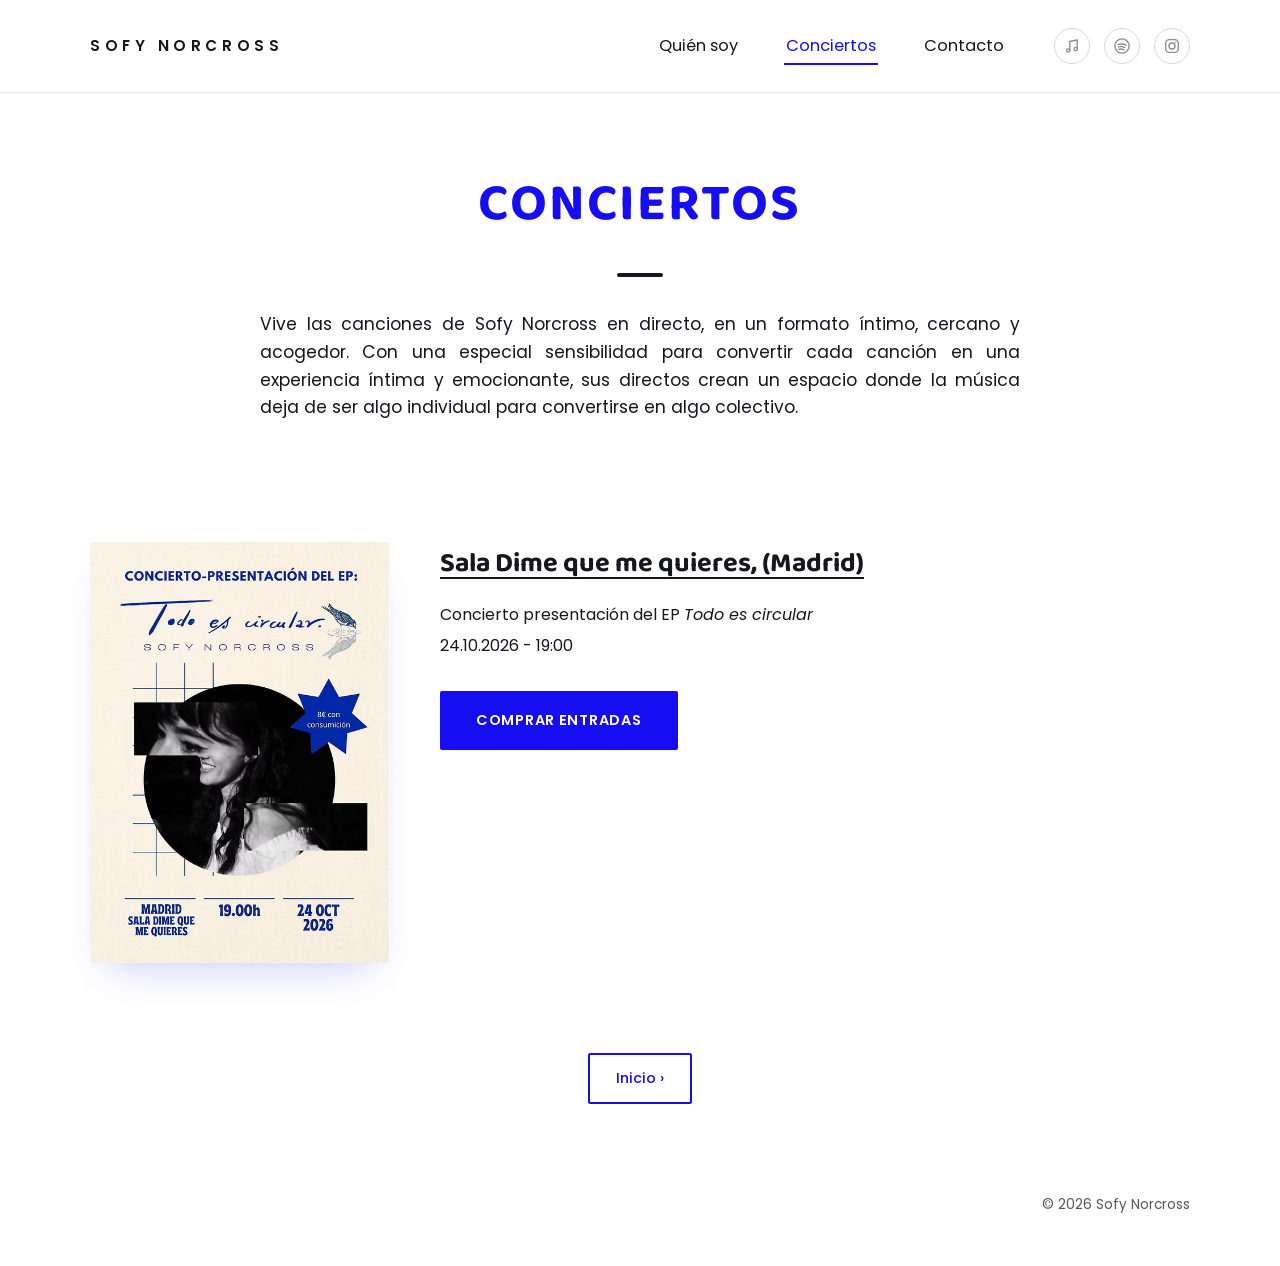
==== conciertos.html @ 29c46905 "first commit" ====
<!DOCTYPE html>
<html lang="es">
    <head>
        <meta charset="UTF-8">
        <meta name="viewport" content="width=device-width, initial-scale=1.0">
        <title>Conciertos — Sofy Norcross</title>
        <meta name="description" content="Descubre las próximas fechas de conciertos de Sofy Norcross y consigue tus entradas.">
        <link rel="preconnect" href="https://fonts.googleapis.com">
        <link rel="stylesheet" href="css/style.css">
    </head>
    <body>
        <header class="site-header">
            <div class="wrap">
                <a href="index.html" class="logo">SOFY NORCROSS</a>
                <nav class="main-nav" id="main-nav">
                    <ul class="nav-links">
                        <li>
                            <a href="quien-soy.html">Quién soy</a>
                        </li>
                        <li>
                            <a href="conciertos.html" class="active">Conciertos</a>
                        </li>
                        <li>
                            <a href="contacto.html">Contacto</a>
                        </li>
                    </ul>
                    <div class="socials">
                        <a
                            href="https://music.apple.com/es/artist/sofy-norcross/1715212237"
                            aria-label="Apple Music"
                            target="_blank"
                            rel="noopener"
                        >
                            <svg
                                viewBox="0 0 24 24"
                                fill="none"
                                stroke="currentColor"
                                stroke-width="1.8"
                            >
                                <path d="M9 18V6l10-2v12" stroke-linecap="round" stroke-linejoin="round"/>
                                <circle cx="7" cy="18" r="2.2"/>
                                <circle cx="17" cy="16" r="2.2"/>
                            </svg>
                        </a>
                        <a
                            href="https://open.spotify.com/intl-es/artist/77MdbrNtX6K6ITy4AFdntH?si=fvf7bGkWQeyb-k4wMSaZWg"
                            aria-label="Spotify"
                            target="_blank"
                            rel="noopener"
                        >
                            <svg
                                viewBox="0 0 24 24"
                                fill="none"
                                stroke="currentColor"
                                stroke-width="1.8"
                            >
                                <circle cx="12" cy="12" r="9.5"/>
                                <path d="M7 10c3.5-1 8-.6 10.3.9M7.3 13.3c2.8-.8 6.4-.5 8.5.8M7.6 16.4c2.2-.6 5-.4 6.8.7" stroke-linecap="round"/>
                            </svg>
                        </a>
                        <a
                            href="https://www.instagram.com/sofynorcross/"
                            aria-label="Instagram"
                            target="_blank"
                            rel="noopener"
                        >
                            <svg
                                viewBox="0 0 24 24"
                                fill="none"
                                stroke="currentColor"
                                stroke-width="1.8"
                            >
                                <rect
                                    x="3.5"
                                    y="3.5"
                                    width="17"
                                    height="17"
                                    rx="5"
                                />
                                <circle cx="12" cy="12" r="4"/>
                                <circle
                                    cx="17"
                                    cy="7"
                                    r="1"
                                    fill="currentColor"
                                    stroke="none"
                                />
                            </svg>
                        </a>
                    </div>
                </nav>
                <button class="nav-toggle" aria-label="Abrir menú" aria-expanded="false">
                    <span></span>
                    <span></span>
                    <span></span>
                </button>
            </div>
        </header>
        <main>
            <section class="page-hero">
                <div class="wrap">
                    <h1>CONCIERTOS</h1>
                    <div class="divider"></div>
                    <p class="intro">Vive las canciones de Sofy Norcross en directo, en un formato íntimo, cercano y acogedor. Con una especial sensibilidad para convertir cada canción en una experiencia íntima y emocionante, sus directos crean un espacio donde la música deja de ser algo individual para convertirse en algo colectivo.</p>
                </div>
            </section>
            <section class="gigs">
                <div class="wrap">
                    <div class="gig-card">
                        <div class="gig-poster">
                            <img src="assets/poster.jpg" alt="Cartel del concierto-presentación del EP Todo es circular en la Sala Dime que me quieres, Madrid">
                        </div>
                        <div class="gig-info">
                            <h2>Sala Dime que me quieres, (Madrid)</h2>
                            <p>
                                Concierto presentación del EP
                                <em>Todo es circular</em>
                            </p>
                            <p>24.10.2026 - 19:00</p>
                            <a href="https://entradium.com/es/events/sofy-norcross" class="btn btn-primary">Comprar entradas</a>
                        </div>
                    </div>
                </div>
            </section>
            <div class="home-link-wrap">
                <a href="index.html" class="btn btn-outline home-link">Inicio &rsaquo;</a>
            </div>
        </main>
        <footer class="site-footer">
            <div class="wrap">&copy; 2026 Sofy Norcross</div>
        </footer>
        <script src="js/script.js"></script>
    </body>
</html>
---- css/style.css ----
/* =========================================================
   Sofy Norcross — hoja de estilos principal
   ========================================================= */

@import url('https://fonts.googleapis.com/css2?family=Baloo+2:wght@500;600;700;800&family=Poppins:wght@300;400;500;600;700&display=swap');

:root {
  --blue: #170df2;
  --blue-dark: #1209b8;
  --lavender: #d8d6fd;
  --lavender-soft: #eeecff;
  --ink: #16161f;
  --gray: #55555f;
  --line: #e4e4ec;
  --white: #ffffff;
  --font-display: 'Baloo 2', sans-serif;
  --font-body: 'Poppins', sans-serif;
  --container: 1180px;
  --nav-h: 92px;
}

* {
  box-sizing: border-box;
}

html {
  scroll-behavior: smooth;
}

body {
  margin: 0;
  font-family: var(--font-body);
  color: var(--ink);
  background: var(--white);
  -webkit-font-smoothing: antialiased;
  line-height: 1.6;
}

img {
  max-width: 100%;
  display: block;
}

a {
  color: inherit;
  text-decoration: none;
}

.wrap {
  max-width: var(--container);
  margin: 0 auto;
  padding: 0 40px;
}

h1,
h2,
h3 {
  font-family: var(--font-display);
  font-weight: 700;
  color: var(--blue);
  margin: 0;
}

.eyebrow {
  font-family: var(--font-body);
  letter-spacing: 0.35em;
  text-transform: uppercase;
  font-size: 0.85rem;
  color: var(--blue);
  font-weight: 600;
}

/* =========================== Header =========================== */

.site-header {
  border-bottom: 1px solid var(--line);
  position: sticky;
  top: 0;
  background: rgba(255, 255, 255, 0.96);
  backdrop-filter: blur(6px);
  z-index: 100;
}

.site-header .wrap {
  display: flex;
  align-items: center;
  justify-content: space-between;
  height: var(--nav-h);
}

.logo {
  font-family: var(--font-body);
  font-weight: 600;
  letter-spacing: 0.3em;
  font-size: 0.95rem;
  color: var(--ink);
  white-space: nowrap;
}

.logo:hover {
  color: var(--blue);
}

.main-nav {
  display: flex;
  align-items: center;
  gap: 48px;
}

.nav-links {
  display: flex;
  gap: 44px;
  list-style: none;
  margin: 0;
  padding: 0;
}

.nav-links a {
  font-size: 1.02rem;
  color: var(--ink);
  padding: 6px 2px;
  border-bottom: 2px solid transparent;
  transition: color 0.15s ease, border-color 0.15s ease;
}

.nav-links a:hover {
  color: var(--blue);
}

.nav-links a.active {
  color: var(--blue);
  border-color: var(--blue);
}

.socials {
  display: flex;
  align-items: center;
  gap: 14px;
}

.socials a {
  width: 36px;
  height: 36px;
  border-radius: 50%;
  display: flex;
  align-items: center;
  justify-content: center;
  color: #8b8b96;
  border: 1px solid #d7d7e0;
  transition: color 0.15s ease, border-color 0.15s ease, background 0.15s ease;
}

.socials a:hover {
  color: var(--blue);
  border-color: var(--blue);
  background: var(--lavender-soft);
}

.socials svg {
  width: 18px;
  height: 18px;
}

.nav-toggle {
  display: none;
  flex-direction: column;
  justify-content: center;
  gap: 5px;
  width: 40px;
  height: 40px;
  border: none;
  background: none;
  cursor: pointer;
  padding: 0;
}

.nav-toggle span {
  width: 100%;
  height: 2px;
  background: var(--ink);
  border-radius: 2px;
  transition: transform 0.25s ease, opacity 0.25s ease;
}

/* =========================== Buttons =========================== */

.btn {
  display: inline-block;
  font-family: var(--font-body);
  font-weight: 600;
  letter-spacing: 0.05em;
  text-transform: uppercase;
  font-size: 0.9rem;
  padding: 16px 34px;
  border-radius: 2px;
  cursor: pointer;
  border: 2px solid transparent;
  transition: transform 0.15s ease, background 0.15s ease, color 0.15s ease, border-color 0.15s ease;
}

.btn-primary {
  background: var(--blue);
  color: var(--white);
}

.btn-primary:hover {
  background: var(--blue-dark);
  transform: translateY(-2px);
}

.btn-outline {
  background: transparent;
  color: var(--blue);
  border-color: var(--blue);
}

.btn-outline:hover {
  background: var(--blue);
  color: var(--white);
}

.home-link {
  display: inline-flex;
  align-items: center;
  gap: 6px;
  text-transform: none;
  letter-spacing: 0;
  font-weight: 500;
  padding: 12px 26px;
}

.home-link-wrap {
  text-align: center;
  margin: 90px 0 60px;
}

/* =========================== Footer =========================== */

.site-footer {
  padding: 30px 0 50px;
  text-align: right;
  font-size: 0.85rem;
  color: var(--gray);
}

/* =========================== Hero (Inicio) =========================== */

.hero {
  padding: 70px 0 40px;
}

.hero .wrap {
  display: grid;
  grid-template-columns: minmax(0, 1fr) minmax(0, 1fr);
  gap: 60px;
  align-items: start;
}

.hero-copy h1 {
  font-size: 3.4rem;
  line-height: 1.05;
  margin-bottom: 22px;
}

.hero-subtitle {
  color: var(--blue);
  font-weight: 500;
  letter-spacing: 0.28em;
  font-size: 1.02rem;
  line-height: 1.8;
  text-transform: uppercase;
  margin-bottom: 50px;
}

.hero-bird {
  width: 230px;
  max-width: 60%;
}

.hero-photo img {
  width: 100%;
  height: auto;
  object-fit: cover;
}

.hero-note {
  background: var(--lavender);
  padding: 40px 46px;
  margin-top: 56px;
  max-width: 460px;
  border-radius: 2px;
}

.hero-note h3 {
  font-size: 1.5rem;
  margin-bottom: 16px;
}

.hero-note p {
  margin: 0 0 18px;
  font-weight: 500;
  color: var(--ink);
}

.hero-note .socials {
  justify-content: flex-start;
}

.hero-note .socials a {
  background: rgba(255, 255, 255, 0.6);
  border-color: transparent;
}

/* =========================== Page header (subpages) =========================== */

.page-hero {
  padding: 70px 0 30px;
  text-align: center;
}

.page-hero h1 {
  font-size: 3.3rem;
  letter-spacing: 0.04em;
}

.page-hero .divider {
  width: 46px;
  height: 4px;
  background: var(--ink);
  margin: 26px auto 34px;
  border-radius: 2px;
}

.page-hero .intro {
  max-width: 760px;
  margin: 0 auto;
  font-size: 1.08rem;
  color: var(--ink);
  text-align: justify;
}

.page-hero.left-align {
  text-align: left;
}

.page-hero.left-align .intro {
  margin: 0;
}

/* =========================== Quién soy =========================== */

.about-hero {
  padding: 60px 0 0;
}

.about-hero .wrap {
  display: grid;
  grid-template-columns: minmax(0, 0.85fr) minmax(0, 1.15fr);
  gap: 60px;
  align-items: center;
}

.about-hero h1 {
  font-size: 2.9rem;
  margin-bottom: 36px;
}

.about-hero-photo img {
  width: 100%;
  border-radius: 2px;
}

.about-hero-text p {
  margin: 0 0 20px;
  text-align: justify;
  color: var(--ink);
}

.releases {
  background: var(--lavender-soft);
  margin-top: 70px;
  padding: 70px 0;
}

.releases h2 {
  font-size: 2.4rem;
  margin-bottom: 46px;
}

.release {
  display: grid;
  grid-template-columns: 260px 1fr;
  gap: 40px;
  margin-bottom: 54px;
  align-items: center;
}

.release:last-child {
  margin-bottom: 0;
}

.release>div:first-child {
  display: flex;
  flex-direction: column;
  align-items: center;
  text-align: center;
  width: 100%;
}

.release-cover {
  width: 100%;
  border-radius: 2px;
  overflow: hidden;
  margin-bottom: 12px;
}

.release-cover img {
  width: 100%;
  height: auto;
  display: block;
}

.release-meta {
  font-size: 0.98rem;
  margin-bottom: 8px;
  width: 100%;
}

.release-meta:last-child {
  margin-bottom: 0;
  margin-top: 4px;
}

.release-meta .kind {
  font-weight: 600;
  color: var(--ink);
}

.release-meta .kind em {
  color: var(--ink);
  font-style: italic;
}

.release-meta .year {
  color: var(--gray);
  margin-bottom: 8px;
}

.spotify-tag {
  display: inline-flex;
  align-items: center;
  gap: 8px;
  font-size: 0.95rem;
  font-weight: 500;
}

.spotify-tag svg {
  width: 20px;
  height: 20px;
  color: #1db954;
}

.release-text p {
  margin: 0 0 16px;
  text-align: justify;
  color: var(--ink);
}

.beyond {
  padding: 80px 0 0;
}

.beyond .wrap {
  display: grid;
  grid-template-columns: minmax(0, 1.2fr) minmax(0, 0.8fr);
  gap: 50px;
  align-items: center;
}

.beyond h2 {
  font-size: 2.3rem;
  margin-bottom: 22px;
  line-height: 1.15;
}

.beyond p {
  text-align: justify;
  margin: 0 0 24px;
}

.beyond-photo img {
  border-radius: 2px;
}

.beyond .socials {
  justify-content: flex-start;
}

/* =========================== Conciertos =========================== */

.gigs {
  padding: 50px 0 0;
}

.gig-card {
  display: grid;
  grid-template-columns: 300px 1fr;
  gap: 50px;
  align-items: start;
  margin-top: 40px;
}

.gig-poster img {
  border-radius: 2px;
  box-shadow: 0 20px 40px -20px rgba(23, 13, 242, 0.25);
}

.gig-info h2 {
  font-size: 1.7rem;
  text-decoration: underline;
  text-underline-offset: 6px;
  margin-bottom: 16px;
  color: var(--ink);
}

.gig-info p {
  margin: 0 0 6px;
  color: var(--ink);
}

.gig-info .btn {
  margin-top: 26px;
}

/* =========================== Contacto =========================== */

.contact {
  padding: 60px 0 0;
}

.contact .wrap {
  display: grid;
  grid-template-columns: minmax(0, 0.85fr) minmax(0, 1.15fr);
  gap: 70px;
}

.contact h1 {
  font-size: 3.2rem;
  margin-bottom: 28px;
}

.contact-intro p {
  margin: 0 0 22px;
  color: var(--ink);
}

.contact-intro .email {
  font-weight: 600;
  color: var(--ink);
}

.contact-intro .email a {
  color: var(--blue);
}

form.contact-form {
  display: grid;
  grid-template-columns: 1fr 1fr;
  gap: 30px 34px;
}

.field {
  display: flex;
  flex-direction: column;
}

.field.full {
  grid-column: 1 / -1;
}

.field label {
  font-size: 0.95rem;
  margin-bottom: 10px;
  color: var(--ink);
}

.field input,
.field textarea,
.field select {
  border: none;
  border-bottom: 1.5px solid var(--ink);
  padding: 8px 4px;
  font-family: var(--font-body);
  font-size: 1rem;
  background: transparent;
  color: var(--ink);
  width: 100%;
  max-width: 100%;
}

.field input:focus,
.field textarea:focus,
.field select:focus {
  outline: none;
  border-bottom-color: var(--blue);
}

.field textarea {
  resize: vertical;
  min-height: 90px;
}

.phone-field {
  display: flex;
  align-items: flex-end;
  gap: 10px;
  flex-wrap: wrap;
}

.phone-field select {
  width: 74px;
  flex-shrink: 0;
}

.phone-field input {
  flex: 1;
  min-width: 140px;
}

.form-submit {
  grid-column: 1 / -1;
  display: flex;
  justify-content: flex-end;
  margin-top: 10px;
}

.form-submit .btn {
  border: 1.5px solid var(--ink);
  background: transparent;
  color: var(--ink);
}

.form-submit .btn:hover {
  background: var(--ink);
  color: var(--white);
}

.form-status {
  grid-column: 1 / -1;
  font-size: 0.95rem;
  color: var(--blue);
  min-height: 1.2em;
}

/* =========================== Responsive =========================== */

@media (max-width: 900px) {

  .hero .wrap,
  .about-hero .wrap,
  .beyond .wrap,
  .contact .wrap,
  .release,
  .gig-card {
    grid-template-columns: 1fr;
  }

  .about-hero-photo,
  .beyond-photo,
  .hero-photo {
    order: -1;
  }

  .release-cover {
    max-width: 260px;
  }

  .hero-note {
    max-width: 100%;
  }

  .beyond {
    padding-top: 60px;
  }
}

@media (max-width: 760px) {
  :root {
    --nav-h: 76px;
  }

  .wrap {
    padding: 0 24px;
  }

  .nav-toggle {
    display: flex;
  }

  .main-nav {
    position: fixed;
    top: var(--nav-h);
    left: 0;
    right: 0;
    background: var(--white);
    flex-direction: column;
    align-items: flex-start;
    gap: 0;
    padding: 10px 24px 30px;
    border-bottom: 1px solid var(--line);
    transform: translateY(-8px);
    opacity: 0;
    pointer-events: none;
    transition: transform 0.2s ease, opacity 0.2s ease;
  }

  .main-nav.open {
    transform: translateY(0);
    opacity: 1;
    pointer-events: auto;
  }

  .nav-links {
    flex-direction: column;
    gap: 4px;
    width: 100%;
  }

  .nav-links a {
    display: block;
    padding: 12px 0;
    border-bottom: 1px solid var(--line);
    width: 100%;
  }

  .socials {
    margin-top: 16px;
  }

  .hero {
    padding-top: 40px;
  }

  .hero-copy h1 {
    font-size: 2.4rem;
  }

  .hero-subtitle {
    letter-spacing: 0.18em;
  }

  .hero-note {
    padding: 30px 26px;
  }

  .page-hero h1 {
    font-size: 2.3rem;
  }

  .about-hero h1 {
    font-size: 2.2rem;
  }

  .contact h1 {
    font-size: 2.2rem;
  }

  .releases {
    padding: 50px 0;
  }

  form.contact-form {
    grid-template-columns: 1fr;
  }

  .form-submit {
    justify-content: stretch;
  }

  .form-submit .btn {
    width: 100%;
    text-align: center;
  }

  .gig-card {
    gap: 30px;
  }

  .gig-poster {
    max-width: 260px;
  }

  .beyond .wrap {
    gap: 30px;
  }
}

@media (max-width: 480px) {
  .wrap {
    padding: 0 18px;
  }

  .hero-copy h1 {
    font-size: 2rem;
  }

  .page-hero h1 {
    font-size: 1.9rem;
  }

  .contact h1 {
    font-size: 1.8rem;
  }

  .hero-note {
    padding: 26px 20px;
  }
}
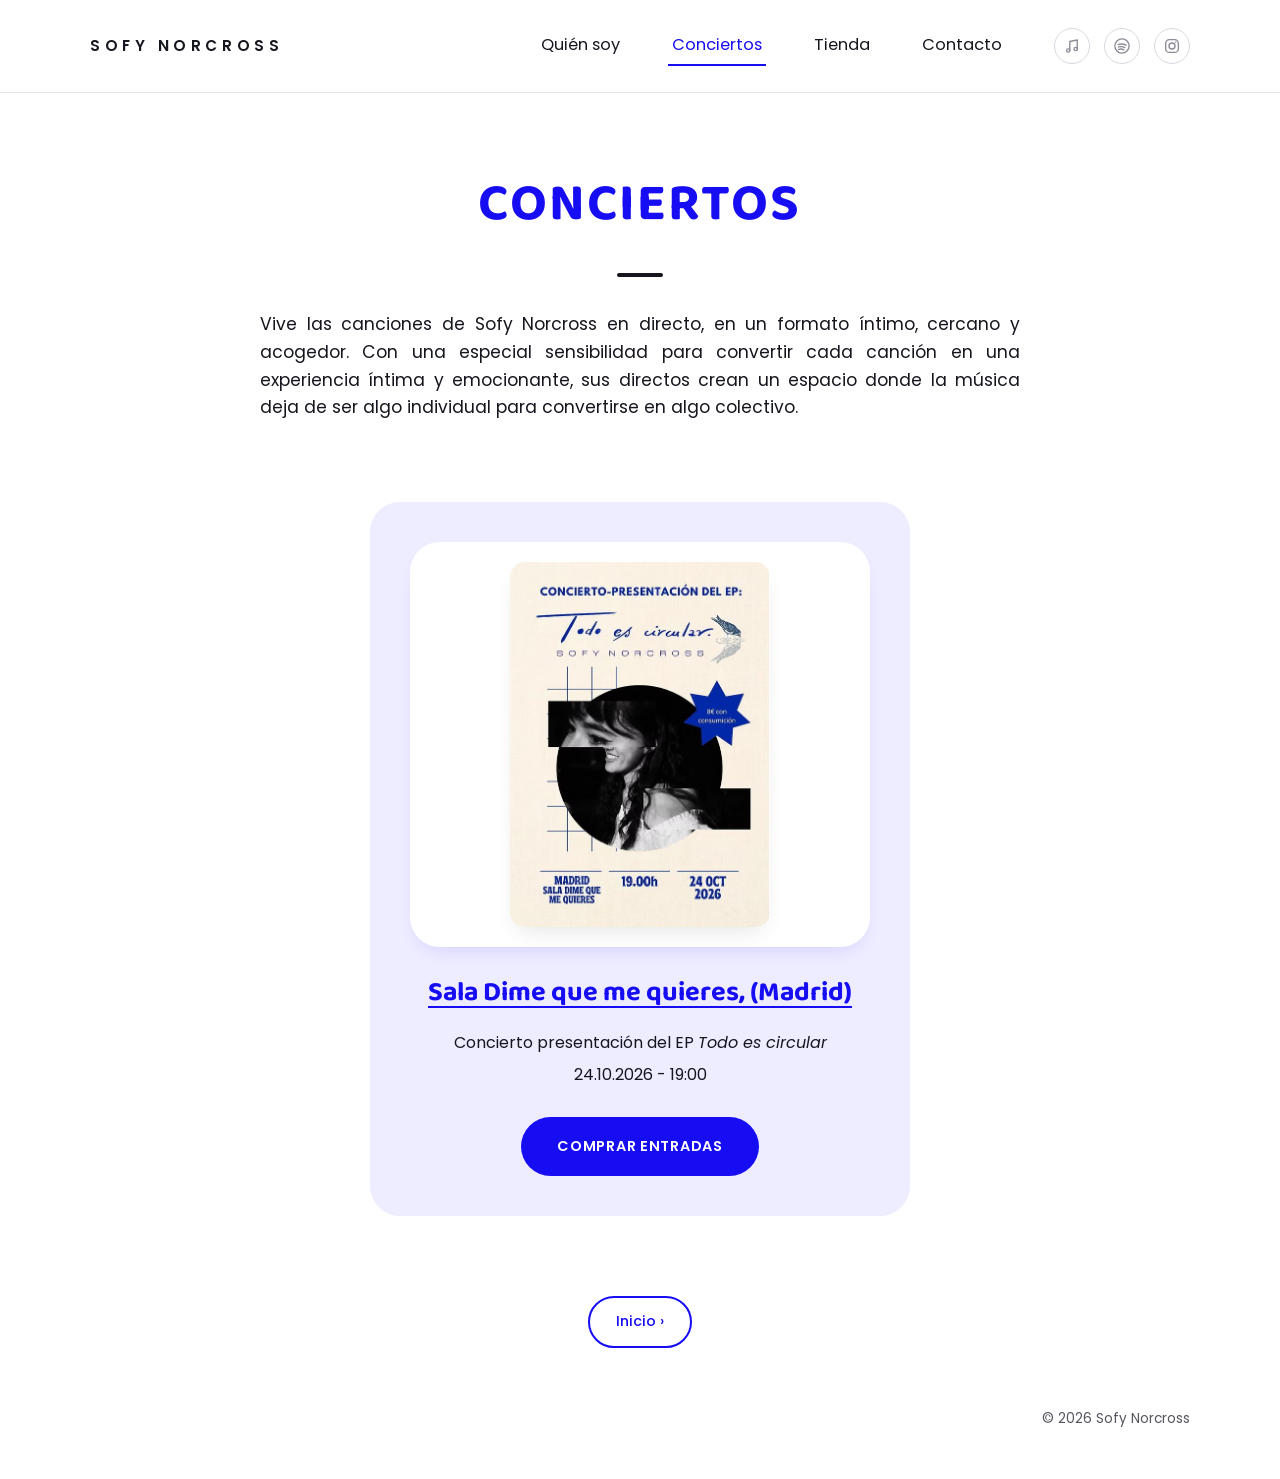
==== commit 608e20ef: "tienda" ====
--- a/conciertos.html
+++ b/conciertos.html
@@ -19,6 +19,9 @@
                         </li>
                         <li>
                             <a href="conciertos.html" class="active">Conciertos</a>
+                        </li>
+                        <li>
+                            <a href="tienda.html">Tienda</a>
                         </li>
                         <li>
                             <a href="contacto.html">Contacto</a>
--- a/css/style.css
+++ b/css/style.css
@@ -3,6 +3,25 @@
    ========================================================= */
 
 @import url('https://fonts.googleapis.com/css2?family=Baloo+2:wght@500;600;700;800&family=Poppins:wght@300;400;500;600;700&display=swap');
+
+body {
+  animation: fadeInPage 0.4s ease-in-out forwards;
+}
+
+@keyframes fadeInPage {
+  from {
+    opacity: 0;
+  }
+
+  to {
+    opacity: 1;
+  }
+}
+
+body.page-exit {
+  opacity: 0;
+  transition: opacity 0.3s ease-in-out;
+}
 
 :root {
   --blue: #170df2;
@@ -118,18 +137,24 @@
 .nav-links a {
   font-size: 1.02rem;
   color: var(--ink);
-  padding: 6px 2px;
+  padding: 6px 4px;
+  display: inline-block;
   border-bottom: 2px solid transparent;
-  transition: color 0.15s ease, border-color 0.15s ease;
-}
-
+  transition: transform 0.2s ease, color 0.2s ease, border-color 0.2s ease;
+  transform-origin: center;
+}
+
+/* Hover: Aumenta el tamaño de la letra sin cambiar color */
 .nav-links a:hover {
-  color: var(--blue);
-}
-
+  color: var(--ink);
+  transform: scale(1.15);
+}
+
+/* Selección activa: Color azul y raya inferior */
 .nav-links a.active {
   color: var(--blue);
-  border-color: var(--blue);
+  border-bottom-color: var(--blue);
+  transform: none;
 }
 
 .socials {
@@ -147,7 +172,7 @@
   justify-content: center;
   color: #8b8b96;
   border: 1px solid #d7d7e0;
-  transition: color 0.15s ease, border-color 0.15s ease, background 0.15s ease;
+  transition: color 0.15s ease, border-color 0.15s ease, background 0.15s ease, transform 0.15s ease;
 }
 
 .socials a:hover {
@@ -192,7 +217,7 @@
   text-transform: uppercase;
   font-size: 0.9rem;
   padding: 16px 34px;
-  border-radius: 2px;
+  border-radius: 30px;
   cursor: pointer;
   border: 2px solid transparent;
   transition: transform 0.15s ease, background 0.15s ease, color 0.15s ease, border-color 0.15s ease;
@@ -201,6 +226,7 @@
 .btn-primary {
   background: var(--blue);
   color: var(--white);
+  border-radius: 30px;
 }
 
 .btn-primary:hover {
@@ -227,11 +253,12 @@
   letter-spacing: 0;
   font-weight: 500;
   padding: 12px 26px;
+  border-radius: 30px;
 }
 
 .home-link-wrap {
   text-align: center;
-  margin: 90px 0 60px;
+  margin: 30px 0 30px;
 }
 
 /* =========================== Footer =========================== */
@@ -246,69 +273,112 @@
 /* =========================== Hero (Inicio) =========================== */
 
 .hero {
-  padding: 70px 0 40px;
+  padding: 80px 0 60px;
 }
 
 .hero .wrap {
   display: grid;
-  grid-template-columns: minmax(0, 1fr) minmax(0, 1fr);
+  grid-template-columns: minmax(0, 1fr) minmax(0, 1.05fr);
   gap: 60px;
-  align-items: start;
+  align-items: center;
+}
+
+.hero-copy {
+  display: flex;
+  flex-direction: column;
+  align-items: center;
+  text-align: center;
 }
 
 .hero-copy h1 {
-  font-size: 3.4rem;
+  font-size: 3.8rem;
   line-height: 1.05;
-  margin-bottom: 22px;
+  margin-bottom: 16px;
+  letter-spacing: -0.02em;
 }
 
 .hero-subtitle {
   color: var(--blue);
-  font-weight: 500;
-  letter-spacing: 0.28em;
+  font-weight: 600;
+  letter-spacing: 0.22em;
   font-size: 1.02rem;
-  line-height: 1.8;
+  line-height: 1.7;
   text-transform: uppercase;
-  margin-bottom: 50px;
+  margin-bottom: 36px;
 }
 
 .hero-bird {
-  width: 230px;
+  width: 200px;
   max-width: 60%;
+  margin-bottom: 30px;
+  transition: transform 0.3s ease;
+}
+
+.hero-bird:hover {
+  transform: translateY(-4px) scale(1.02);
 }
 
 .hero-photo img {
   width: 100%;
   height: auto;
   object-fit: cover;
+  border-radius: 24px;
+  box-shadow: 0 20px 40px -15px rgba(22, 22, 31, 0.15);
+  transition: transform 0.4s cubic-bezier(0.16, 1, 0.3, 1), box-shadow 0.4s ease;
+}
+
+.hero-photo img:hover {
+  transform: translateY(-6px);
 }
 
 .hero-note {
-  background: var(--lavender);
-  padding: 40px 46px;
-  margin-top: 56px;
-  max-width: 460px;
-  border-radius: 2px;
+  background: rgba(216, 214, 253, 0.55);
+  backdrop-filter: blur(10px);
+  -webkit-backdrop-filter: blur(10px);
+  padding: 36px 40px;
+  margin-top: 10px;
+  max-width: 480px;
+  border-radius: 24px;
+  border: 1px solid rgba(255, 255, 255, 0.8);
+  box-shadow: 0 12px 30px -10px rgba(23, 13, 242, 0.12);
+  transition: transform 0.3s ease, box-shadow 0.3s ease;
+}
+
+.hero-note:hover {
+  transform: translateY(-3px);
+  box-shadow: 0 18px 36px -10px rgba(23, 13, 242, 0.18);
 }
 
 .hero-note h3 {
-  font-size: 1.5rem;
-  margin-bottom: 16px;
+  font-size: 1.4rem;
+  margin-bottom: 12px;
+  color: var(--blue-dark);
 }
 
 .hero-note p {
-  margin: 0 0 18px;
+  margin: 0 0 20px;
   font-weight: 500;
   color: var(--ink);
+  font-size: 0.98rem;
 }
 
 .hero-note .socials {
-  justify-content: flex-start;
+  justify-content: center;
+  gap: 12px;
 }
 
 .hero-note .socials a {
-  background: rgba(255, 255, 255, 0.6);
-  border-color: transparent;
+  background: var(--white);
+  border-color: rgba(23, 13, 242, 0.15);
+  color: var(--ink);
+  box-shadow: 0 4px 10px rgba(0, 0, 0, 0.04);
+}
+
+.hero-note .socials a:hover {
+  background: var(--blue);
+  color: var(--white);
+  border-color: var(--blue);
+  transform: translateY(-2px);
 }
 
 /* =========================== Page header (subpages) =========================== */
@@ -376,6 +446,13 @@
   color: var(--ink);
 }
 
+.release-cover {
+  display: flex;
+  justify-content: center;
+  align-items: center;
+  margin: 0 auto;
+}
+
 .releases {
   background: var(--lavender-soft);
   margin-top: 70px;
@@ -391,8 +468,42 @@
   display: grid;
   grid-template-columns: 260px 1fr;
   gap: 40px;
-  margin-bottom: 54px;
-  align-items: center;
+  margin-bottom: 30px;
+  align-items: center;
+  border-radius: 30px;
+  padding: 40px !important;
+
+  background-color: rgba(255, 255, 255, 0.619);
+  backdrop-filter: blur(10px);
+  -webkit-backdrop-filter: blur(10px);
+}
+
+.left-side {
+  position: relative;
+  display: flex;
+  flex-direction: column;
+  background-color: rgba(220, 189, 233, 0.6);
+  border-radius: 30px;
+  padding: 20px 30px !important;
+  box-shadow: 0 10px 20px -10px rgba(143, 50, 236, 0.3);
+  transition: all 0.3s cubic-bezier(0.25, 0.8, 0.25, 1);
+  text-decoration: none;
+  color: inherit;
+  text-align: center;
+}
+
+.left-side:hover {
+  cursor: pointer;
+  transform: translateY(-4px);
+  box-shadow: 0 20px 40px -15px rgba(143, 50, 236, 0.4);
+  background-color: rgba(230, 200, 240, 0.8);
+}
+
+.left-side:active {
+  transform: translateY(-1px);
+  box-shadow: 0 5px 10px -5px rgba(143, 50, 236, 0.5);
+  background-color: rgba(210, 179, 223, 0.7);
+  transition: all 0.1s ease;
 }
 
 .release:last-child {
@@ -408,8 +519,9 @@
 }
 
 .release-cover {
-  width: 100%;
-  border-radius: 2px;
+  position: relative;
+  width: 100%;
+  border-radius: 15px;
   overflow: hidden;
   margin-bottom: 12px;
 }
@@ -418,6 +530,58 @@
   width: 100%;
   height: auto;
   display: block;
+  transition: transform 0.3s ease;
+}
+
+.spotify-badge {
+  position: absolute;
+  top: 10px;
+  right: 10px;
+  background: rgba(0, 0, 0, 0.6);
+  backdrop-filter: blur(4px);
+  -webkit-backdrop-filter: blur(4px);
+  padding: 6px;
+  border-radius: 50%;
+  display: flex;
+  align-items: center;
+  justify-content: center;
+  z-index: 2;
+}
+
+.cover-overlay {
+  position: absolute;
+  top: 0;
+  left: 0;
+  width: 100%;
+  height: 100%;
+  background: rgba(0, 0, 0, 0.5);
+  backdrop-filter: blur(3px);
+  -webkit-backdrop-filter: blur(3px);
+  display: flex;
+  align-items: center;
+  justify-content: center;
+  opacity: 0;
+  transition: opacity 0.3s ease;
+  z-index: 1;
+}
+
+.cover-overlay span {
+  color: #fff;
+  font-weight: 600;
+  font-size: 0.9rem;
+  letter-spacing: 0.5px;
+  border: 1px solid rgba(255, 255, 255, 0.4);
+  padding: 8px 14px;
+  border-radius: 20px;
+  background: rgba(29, 185, 84, 0.25);
+}
+
+.left-side:hover .cover-overlay {
+  opacity: 1;
+}
+
+.left-side:hover .release-cover img {
+  transform: scale(1.03);
 }
 
 .release-meta {
@@ -499,28 +663,71 @@
 /* =========================== Conciertos =========================== */
 
 .gigs {
-  padding: 50px 0 0;
-}
-
+  background: var(--white);
+  padding: 50px 0;
+}
+
+/* Tarjeta contenedora principal del concierto (fondo violeta suave) */
 .gig-card {
-  display: grid;
-  grid-template-columns: 300px 1fr;
-  gap: 50px;
-  align-items: start;
-  margin-top: 40px;
+  display: flex;
+  flex-direction: column;
+  align-items: center;
+  text-align: center;
+  max-width: 540px;
+  margin: 0 auto;
+  padding: 40px !important;
+  border-radius: 30px;
+  background-color: var(--lavender-soft);
+  backdrop-filter: blur(10px);
+  -webkit-backdrop-filter: blur(10px);
+}
+
+/* Sub-tarjeta blanca para el cartel (con animación hover/active idéntica a la tienda) */
+.gig-poster {
+  display: flex;
+  justify-content: center;
+  align-items: center;
+  width: 100%;
+  background-color: var(--white);
+  border-radius: 30px;
+  padding: 20px 30px !important;
+  box-shadow: 0 10px 20px -10px rgba(23, 13, 242, 0.15);
+  transition: all 0.3s cubic-bezier(0.25, 0.8, 0.25, 1);
+}
+
+.gig-poster:hover {
+  cursor: pointer;
+  transform: translateY(-4px);
+  box-shadow: 0 20px 40px -15px rgba(23, 13, 242, 0.25);
+  background-color: var(--white);
+}
+
+.gig-poster:active {
+  transform: translateY(-1px);
+  box-shadow: 0 5px 10px -5px rgba(23, 13, 242, 0.3);
+  background-color: #f5f5f5;
+  transition: all 0.1s ease;
 }
 
 .gig-poster img {
-  border-radius: 2px;
-  box-shadow: 0 20px 40px -20px rgba(23, 13, 242, 0.25);
+  max-width: 260px;
+  width: 100%;
+  height: auto;
+  border-radius: 15px;
+  box-shadow: 0 10px 25px -10px rgba(22, 22, 31, 0.15);
+}
+
+.gig-info {
+  width: 100%;
 }
 
 .gig-info h2 {
   font-size: 1.7rem;
   text-decoration: underline;
   text-underline-offset: 6px;
+  margin-top: 24px;
   margin-bottom: 16px;
-  color: var(--ink);
+  color: var(--blue);
 }
 
 .gig-info p {
@@ -529,7 +736,126 @@
 }
 
 .gig-info .btn {
-  margin-top: 26px;
+  margin-top: 24px;
+}
+
+/* =========================== Tienda =========================== */
+
+/* Fondo general de la sección tienda */
+.shop {
+  background: var(--white);
+  padding: 60px 0;
+}
+
+/* Grilla a 2 columnas en pantallas de escritorio */
+.shop .wrap {
+  display: grid;
+  grid-template-columns: repeat(2, 1fr);
+  gap: 36px;
+  align-items: stretch;
+}
+
+/* Tarjeta contenedor tipo póster/concierto vertical */
+.shop .release {
+  display: flex;
+  flex-direction: column;
+  align-items: center;
+  text-align: center;
+  width: 100%;
+  margin: 0;
+  padding: 36px 28px !important;
+  border-radius: 30px;
+  background-color: var(--lavender-soft);
+  backdrop-filter: blur(10px);
+  -webkit-backdrop-filter: blur(10px);
+}
+
+/* Tarjeta interna de la foto */
+.shop .left-side {
+  width: 100%;
+  max-width: 380px;
+  background-color: var(--white);
+  border-radius: 24px;
+  padding: 20px 24px !important;
+  box-shadow: 0 10px 20px -10px rgba(23, 13, 242, 0.15);
+  transition: all 0.3s cubic-bezier(0.25, 0.8, 0.25, 1);
+  margin-bottom: 24px;
+}
+
+.shop .left-side:hover {
+  cursor: pointer;
+  transform: translateY(-4px);
+  box-shadow: 0 20px 40px -15px rgba(23, 13, 242, 0.25);
+  background-color: var(--white);
+}
+
+.shop .left-side:active {
+  transform: translateY(-1px);
+  box-shadow: 0 5px 10px -5px rgba(23, 13, 242, 0.3);
+  background-color: #f5f5f5;
+  transition: all 0.1s ease;
+}
+
+.shop .release-cover {
+  max-width: 280px;
+  margin: 0 auto 10px;
+}
+
+.shop .release-meta .kind {
+  font-size: 1.2rem;
+  font-weight: 700;
+  color: var(--blue);
+}
+
+/* Lado derecho (detalles y botón) */
+.shop .right-side {
+  display: flex;
+  flex-direction: column;
+  align-items: center;
+  width: 100%;
+  height: 100%;
+}
+
+.shop .release-text p {
+  text-align: center;
+  font-size: 0.98rem;
+  color: var(--ink);
+  margin-bottom: 18px;
+}
+
+/* Lista de características centrada */
+.shop .product-features {
+  list-style: none;
+  margin: 0 0 24px;
+  padding: 0;
+  display: flex;
+  flex-direction: column;
+  align-items: center;
+  gap: 8px;
+}
+
+.shop .product-features li {
+  font-size: 0.92rem;
+  color: var(--gray);
+  padding-left: 0;
+}
+
+.shop .product-features li::before {
+  display: none;
+}
+
+.shop .btn {
+  margin-top: auto;
+  /* Empuja el botón al fondo para alinear filas perfectamente */
+}
+
+/* Ajuste Responsive: Pasa a 1 columna en tablets y móviles */
+@media (max-width: 900px) {
+  .shop .wrap {
+    grid-template-columns: 1fr;
+    max-width: 540px;
+    margin: 0 auto;
+  }
 }
 
 /* =========================== Contacto =========================== */
@@ -610,21 +936,35 @@
   min-height: 90px;
 }
 
+/* Alineación horizontal del prefijo y el número de teléfono */
 .phone-field {
   display: flex;
   align-items: flex-end;
-  gap: 10px;
-  flex-wrap: wrap;
-}
-
-.phone-field select {
-  width: 74px;
+  gap: 12px;
+}
+
+.phone-field #prefijo {
+  width: 60px;
   flex-shrink: 0;
-}
-
-.phone-field input {
+  text-align: center;
+}
+
+.phone-field #telefono {
   flex: 1;
-  min-width: 140px;
+}
+
+/* Sombreado violeta claro y estilos para el campo 'Tu mensaje' */
+.field textarea#mensaje {
+  background-color: var(--lavender-soft);
+  border: 1px solid var(--lavender);
+  border-radius: 12px;
+  padding: 12px 16px;
+  transition: border-color 0.2s ease, box-shadow 0.2s ease;
+}
+
+.field textarea#mensaje:focus {
+  border-color: var(--blue);
+  box-shadow: 0 0 0 3px rgba(23, 13, 242, 0.15);
 }
 
 .form-submit {
@@ -650,6 +990,70 @@
   font-size: 0.95rem;
   color: var(--blue);
   min-height: 1.2em;
+}
+
+/* =========================== Lightbox / Modal =========================== */
+
+.modal-lightbox {
+  position: fixed;
+  inset: 0;
+  width: 100%;
+  height: 100vh;
+  height: 100dvh;
+
+  background-color: rgba(22, 22, 31, 0.85);
+  backdrop-filter: blur(8px);
+  -webkit-backdrop-filter: blur(8px);
+
+  z-index: 99999;
+
+  display: grid;
+  place-items: center;
+
+  opacity: 0;
+  pointer-events: none;
+  transition: opacity 0.3s ease;
+}
+
+.modal-lightbox.active {
+  opacity: 1;
+  pointer-events: auto;
+}
+
+.modal-lightbox img {
+  width: auto !important;
+  height: auto !important;
+  max-width: 85vw !important;
+  max-height: 80vh !important;
+  object-fit: contain;
+  border-radius: 12px;
+  box-shadow: 0 20px 40px rgba(0, 0, 0, 0.5);
+
+  transform: scale(0.9);
+  transition: transform 0.3s ease;
+}
+
+.modal-lightbox.active img {
+  transform: scale(1);
+}
+
+.modal-close {
+  position: absolute;
+  top: 24px;
+  right: 28px;
+  background: transparent;
+  border: none;
+  color: #fff;
+  font-size: 2.5rem;
+  line-height: 1;
+  cursor: pointer;
+  z-index: 1001;
+  transition: transform 0.2s ease, color 0.2s ease;
+}
+
+.modal-close:hover {
+  color: var(--lavender);
+  transform: scale(1.1);
 }
 
 /* =========================== Responsive =========================== */
@@ -704,37 +1108,64 @@
     right: 0;
     background: var(--white);
     flex-direction: column;
-    align-items: flex-start;
+    align-items: center;
+    /* Centrado horizontal del contenedor de items */
     gap: 0;
     padding: 10px 24px 30px;
     border-bottom: 1px solid var(--line);
-    transform: translateY(-8px);
+
+    transform: translateY(-15%);
     opacity: 0;
     pointer-events: none;
-    transition: transform 0.2s ease, opacity 0.2s ease;
+
+    transition: transform 0.3s cubic-bezier(0.4, 0, 0.2, 1),
+      opacity 0.25s cubic-bezier(0.4, 0, 0.2, 1);
+    box-shadow: 0 10px 25px -5px rgba(0, 0, 0, 0.08);
   }
 
   .main-nav.open {
     transform: translateY(0);
     opacity: 1;
     pointer-events: auto;
+
+    transition: transform 0.35s cubic-bezier(0.16, 1, 0.3, 1),
+      opacity 0.3s ease;
   }
 
   .nav-links {
+    display: flex;
     flex-direction: column;
-    gap: 4px;
+    /* Cambia la lista de horizontal a vertical */
+    align-items: center;
+    /* Centra los enlaces horizontalmente */
     width: 100%;
+    margin: 0;
+    padding: 0;
+    gap: 0;
   }
 
   .nav-links a {
     display: block;
-    padding: 12px 0;
+    padding: 14px 12px;
     border-bottom: 1px solid var(--line);
     width: 100%;
+    border-radius: 0;
+    text-align: center;
   }
 
   .socials {
-    margin-top: 16px;
+    margin-top: 20px;
+    justify-content: center;
+    width: 100%;
+  }
+
+  .nav-links a:hover {
+    transform: none;
+  }
+
+  .nav-links a.active {
+    color: var(--blue);
+    border-bottom: 2px solid var(--blue);
   }
 
   .hero {
@@ -742,7 +1173,7 @@
   }
 
   .hero-copy h1 {
-    font-size: 2.4rem;
+    font-size: 2.8rem;
   }
 
   .hero-subtitle {
@@ -801,7 +1232,7 @@
   }
 
   .hero-copy h1 {
-    font-size: 2rem;
+    font-size: 2.2rem;
   }
 
   .page-hero h1 {
@@ -815,4 +1246,17 @@
   .hero-note {
     padding: 26px 20px;
   }
+}
+
+@keyframes fadeInPage {
+  from {
+    opacity: 0;
+    transform: translateY(6px);
+  }
+
+  to {
+    opacity: 1;
+    transform: none;
+    /* Elimina el contexto de transformación 2D */
+  }
 }
